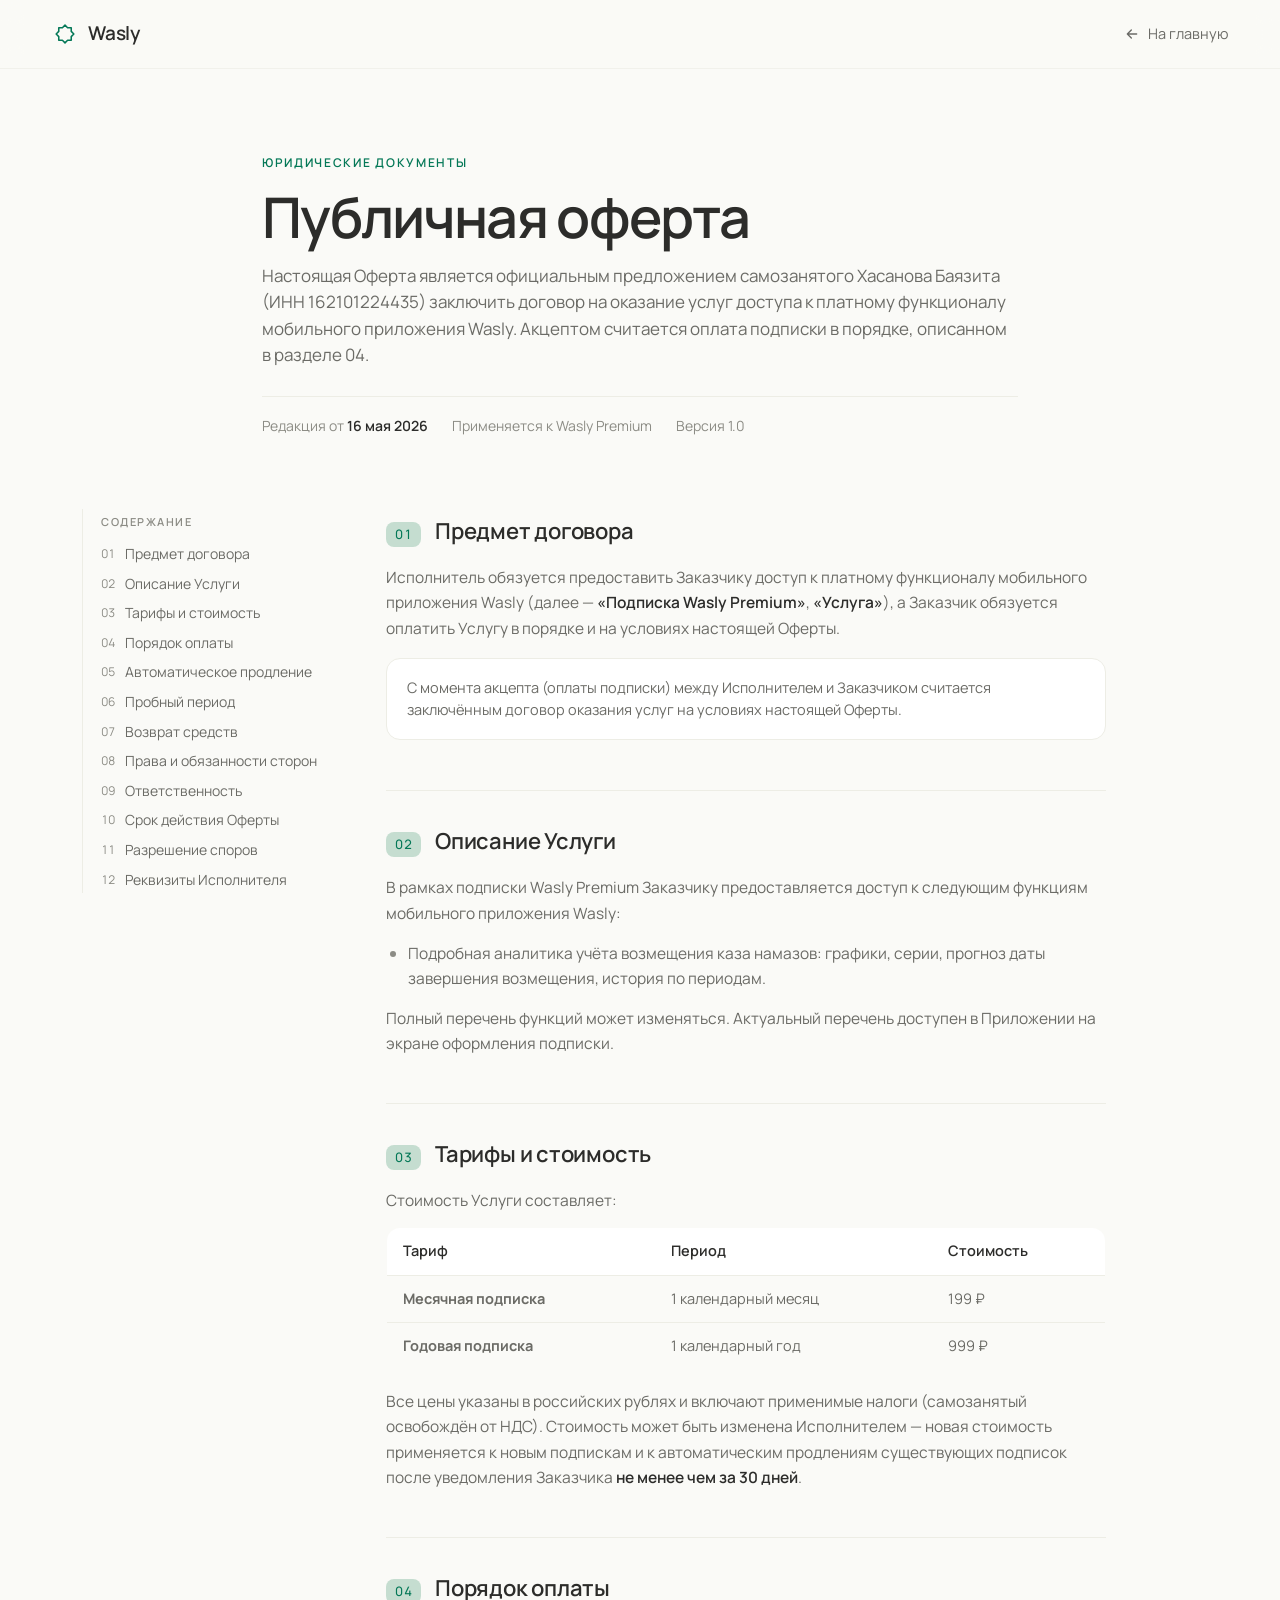
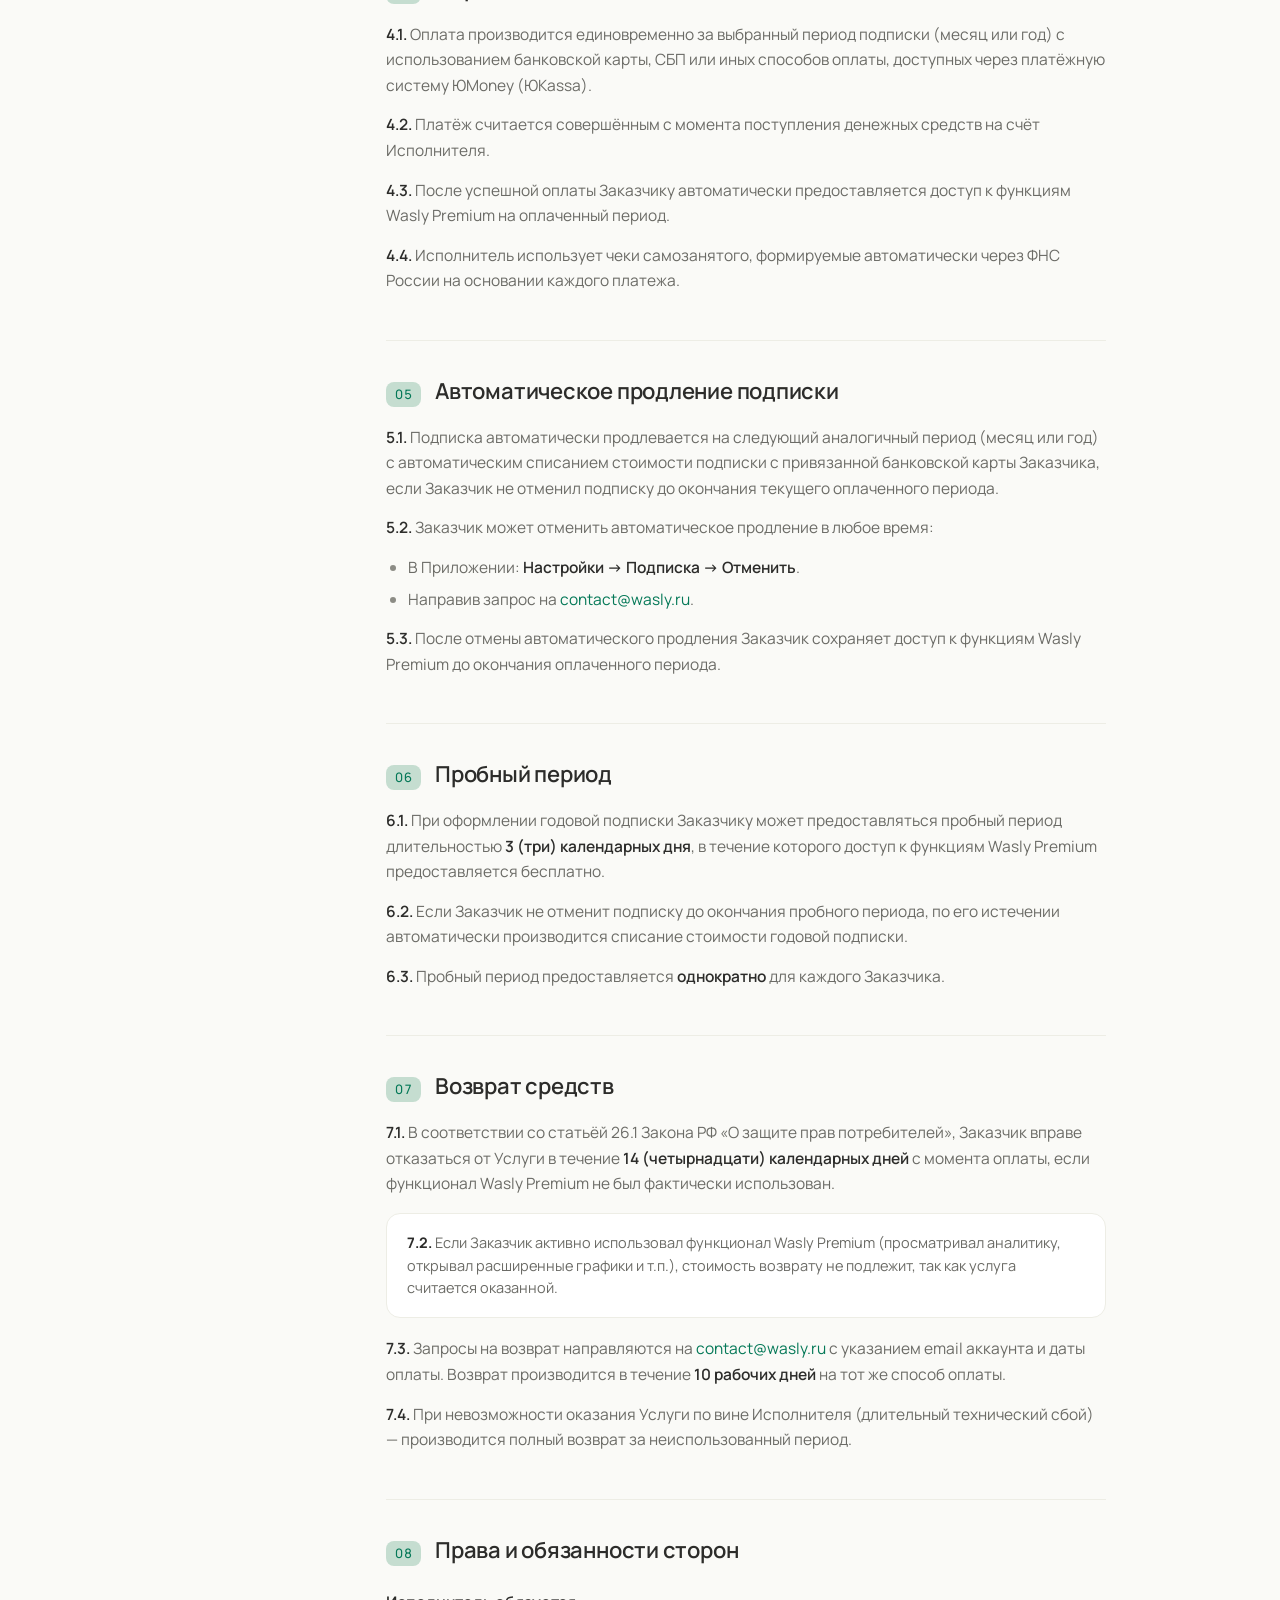
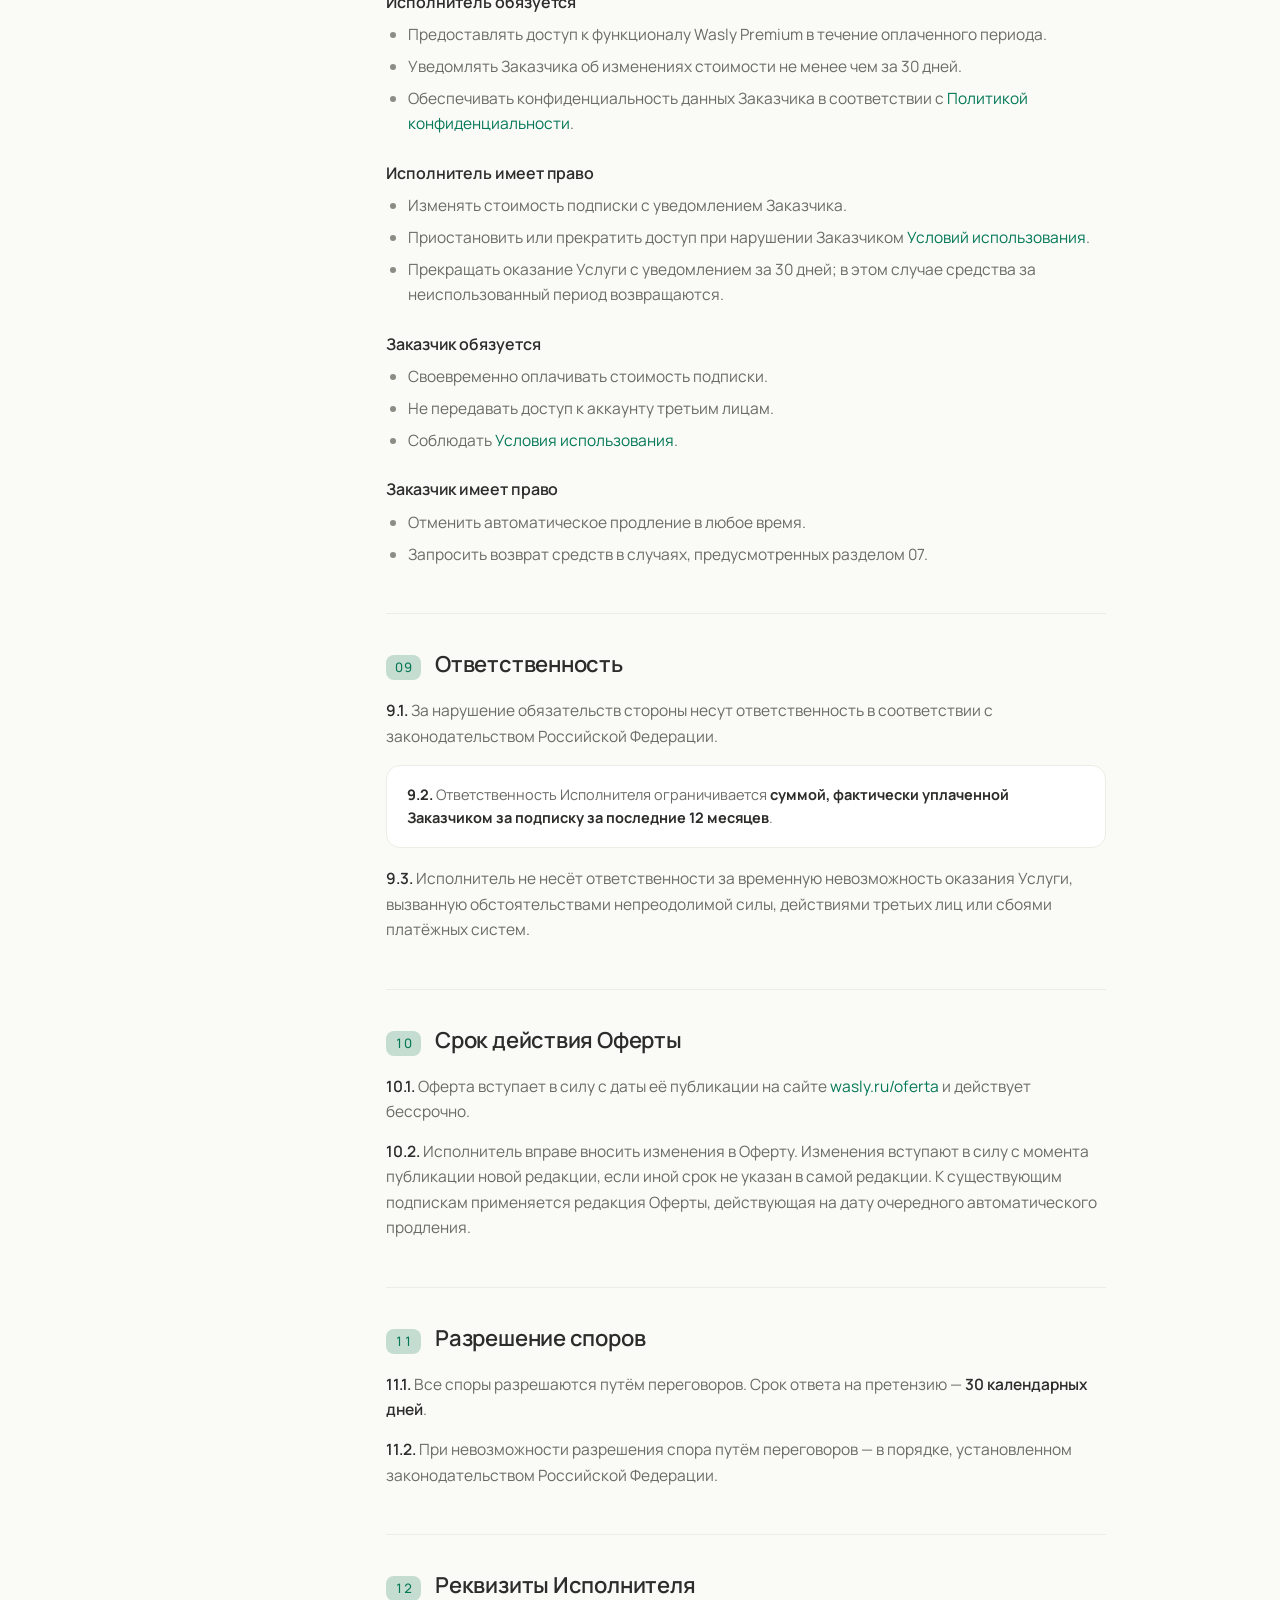
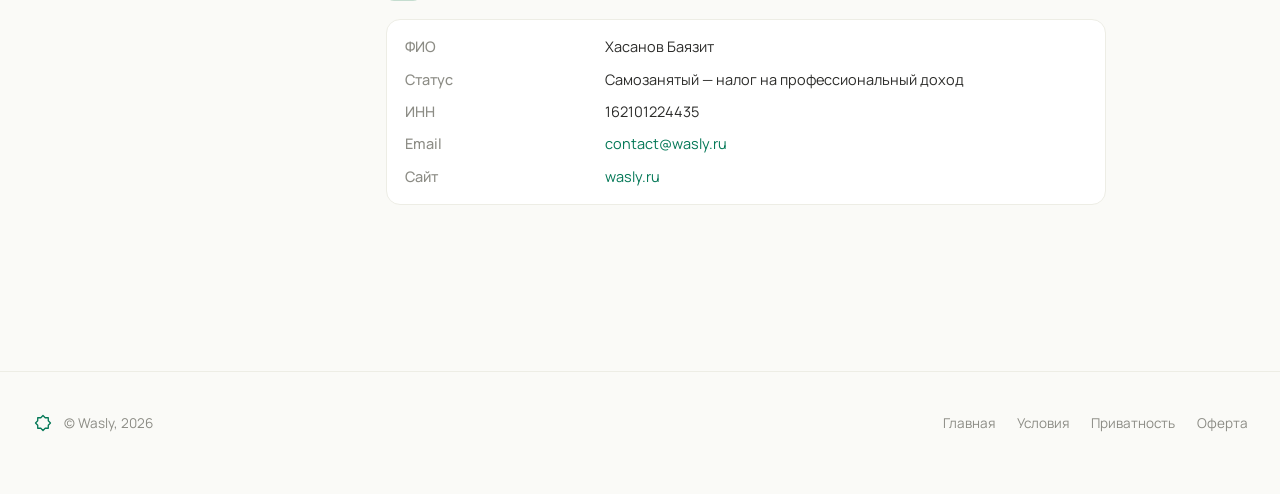
==== oferta.html @ 1b5fbe5f "Init" ====
<!doctype html>
<html lang="ru">
<head>
<meta charset="utf-8" />
<meta name="viewport" content="width=device-width, initial-scale=1" />
<title>Публичная оферта — Wasly</title>
<link rel="preconnect" href="https://fonts.googleapis.com">
<link rel="preconnect" href="https://fonts.gstatic.com" crossorigin>
<link href="https://fonts.googleapis.com/css2?family=Manrope:wght@400;500;600;700&display=swap" rel="stylesheet">
<style>
/* ===== Wasly — legal pages shared styles ===== */
:root {
  --bg: #FAFAF7;
  --paper: #FFFFFF;
  --ink: #2C2C2A;
  --ink-2: #6B6B66;
  --muted: #8C8C85;
  --hair: #EDEDE5;
  --hair-2: #E0E0D8;
  --green: #047857;
  --green-2: #036549;
  --green-soft: #C5DDD0;
  --green-deep: #1A1A18;
}
* { box-sizing: border-box; }
html, body {
  margin: 0; padding: 0;
  background: var(--bg); color: var(--ink);
  font-family: 'Manrope', system-ui, -apple-system, sans-serif;
  -webkit-font-smoothing: antialiased;
  text-rendering: optimizeLegibility;
  line-height: 1.55;
  font-size: 16px;
}
a { color: var(--green); text-decoration: none; }
a:hover { text-decoration: underline; text-underline-offset: 3px; }

/* ---- Nav (matches landing) ---- */
.nav {
  position: sticky; top: 0; z-index: 50;
  backdrop-filter: blur(14px) saturate(140%);
  -webkit-backdrop-filter: blur(14px) saturate(140%);
  background: color-mix(in oklab, var(--bg) 78%, transparent);
  border-bottom: 1px solid color-mix(in oklab, var(--hair) 70%, transparent);
}
.nav-inner {
  max-width: 1240px; margin: 0 auto; padding: 0 32px;
  display: flex; align-items: center; justify-content: space-between;
  height: 68px;
}
.brand {
  display: flex; align-items: center; gap: 10px;
  font-weight: 600; font-size: 19px; letter-spacing: -.01em;
  color: var(--ink);
}
.brand:hover { text-decoration: none; }
.brand svg { width: 26px; height: 26px; color: var(--green); }
.back {
  display: inline-flex; align-items: center; gap: 8px;
  color: var(--ink-2); font-size: 14.5px;
}
.back:hover { color: var(--green); text-decoration: none; }
.back svg { width: 16px; height: 16px; }

/* ---- Page header ---- */
.legal-head {
  padding: 80px 32px 48px;
  max-width: 820px;
  margin: 0 auto;
}
.legal-head .kicker {
  font-size: 12px; letter-spacing: .14em; text-transform: uppercase;
  color: var(--green); font-weight: 600;
}
.legal-head h1 {
  font-size: clamp(36px, 4.4vw, 56px);
  line-height: 1.02; letter-spacing: -.03em; font-weight: 600;
  margin: 14px 0 18px;
}
.legal-head .meta {
  color: var(--muted); font-size: 14px;
  display: flex; flex-wrap: wrap; gap: 16px 24px; align-items: center;
  padding-top: 18px; border-top: 1px solid var(--hair); margin-top: 28px;
}
.legal-head .meta b { color: var(--ink); font-weight: 600; }

/* ---- TOC ---- */
.legal-body {
  display: grid;
  grid-template-columns: 240px 1fr;
  gap: 64px;
  max-width: 1180px;
  margin: 0 auto;
  padding: 24px 32px 120px;
}
.toc {
  position: sticky; top: 92px;
  align-self: start;
  font-size: 14px;
  border-left: 1px solid var(--hair);
  padding: 4px 0 4px 18px;
}
.toc-label {
  font-size: 11px; letter-spacing: .14em; text-transform: uppercase;
  color: var(--muted); font-weight: 600;
  margin-bottom: 14px;
}
.toc ol {
  list-style: none; padding: 0; margin: 0;
  display: grid; gap: 10px;
  counter-reset: toc;
}
.toc li { counter-increment: toc; }
.toc a {
  color: var(--ink-2); display: flex; gap: 10px;
  line-height: 1.4;
}
.toc a::before {
  content: counter(toc, decimal-leading-zero);
  color: var(--muted); font-variant-numeric: tabular-nums;
  font-size: 12px; padding-top: 2px;
}
.toc a:hover { color: var(--green); text-decoration: none; }

/* ---- Content ---- */
.legal-content { max-width: 720px; }
.legal-content section { padding: 8px 0 32px; }
.legal-content section + section { border-top: 1px solid var(--hair); padding-top: 36px; }
.legal-content h2 {
  font-size: 22px; font-weight: 600; letter-spacing: -.01em;
  line-height: 1.3; margin: 0 0 18px;
  display: flex; align-items: baseline; gap: 14px;
}
.legal-content h2 .n {
  font-size: 13px; font-weight: 500;
  color: var(--green); font-variant-numeric: tabular-nums;
  letter-spacing: .04em;
  padding: 4px 9px; border-radius: 8px;
  background: var(--green-soft);
}
.legal-content h3 {
  font-size: 16px; font-weight: 600; letter-spacing: -.005em;
  margin: 24px 0 8px;
}
.legal-content p {
  color: var(--ink-2); margin: 0 0 14px;
  font-size: 15.5px; line-height: 1.65;
}
.legal-content p strong, .legal-content li strong { color: var(--ink); font-weight: 600; }
.legal-content ul, .legal-content ol {
  color: var(--ink-2); margin: 0 0 14px; padding-left: 22px;
  font-size: 15.5px; line-height: 1.65;
}
.legal-content li { margin-bottom: 6px; }
.legal-content li::marker { color: var(--muted); }

.callout {
  background: var(--paper); border: 1px solid var(--hair);
  border-radius: 14px; padding: 18px 20px;
  margin: 16px 0 18px;
  font-size: 14.5px; color: var(--ink-2);
}
.callout strong { color: var(--ink); }

.kv {
  display: grid; grid-template-columns: 180px 1fr; gap: 10px 20px;
  font-size: 14.5px; margin: 14px 0;
  padding: 16px 18px;
  background: var(--paper); border: 1px solid var(--hair); border-radius: 14px;
}
.kv dt { color: var(--muted); font-weight: 500; }
.kv dd { margin: 0; color: var(--ink); }

table.legal {
  width: 100%; border-collapse: collapse;
  margin: 12px 0 18px;
  font-size: 14.5px;
  border: 1px solid var(--hair); border-radius: 14px; overflow: hidden;
}
table.legal th, table.legal td {
  padding: 12px 16px; text-align: left; vertical-align: top;
  border-bottom: 1px solid var(--hair);
}
table.legal th { background: var(--paper); font-weight: 600; color: var(--ink); }
table.legal tr:last-child td { border-bottom: none; }
table.legal td { color: var(--ink-2); }

/* ---- Footer ---- */
footer {
  border-top: 1px solid var(--hair);
  padding: 40px 32px 60px;
  color: var(--muted); font-size: 13.5px;
}
.foot-inner {
  max-width: 1240px; margin: 0 auto;
  display: flex; justify-content: space-between; align-items: center; gap: 24px; flex-wrap: wrap;
}
.foot-inner > div:first-child { display: flex; align-items: center; gap: 10px; }
.foot-inner svg { color: var(--green); }
.foot-links { display: flex; gap: 22px; }
.foot-links a { color: var(--muted); }
.foot-links a:hover { color: var(--ink); text-decoration: none; }

/* ---- Responsive ---- */
@media (max-width: 920px) {
  .legal-body { grid-template-columns: 1fr; gap: 32px; padding-top: 8px; }
  .toc { position: static; border-left: none; padding-left: 0; }
  .legal-head { padding: 56px 20px 32px; }
  .legal-body { padding: 0 20px 80px; }
  .nav-inner { padding: 0 20px; }
  .kv { grid-template-columns: 1fr; gap: 4px 0; padding: 14px 16px; }
  .kv dt { font-size: 12px; }
}

</style>
</head>
<body>

<svg width="0" height="0" style="position:absolute" aria-hidden="true">
  <defs>
    <symbol id="star8" viewBox="0 0 100 100">
      <polygon points="50,16 60,26 74,26 74,40 84,50 74,60 74,74 60,74 50,84 40,74 26,74 26,60 16,50 26,40 26,26 40,26"
        fill="none" stroke="currentColor" stroke-width="6" stroke-linejoin="round"></polygon>
    </symbol>
  </defs>
</svg>

<nav class="nav">
  <div class="nav-inner">
    <a class="brand" href="index.html">
      <svg viewBox="0 0 100 100"><use href="#star8"></use></svg>
      <span>Wasly</span>
    </a>
    <a class="back" href="index.html">
      <svg viewBox="0 0 24 24" fill="none" stroke="currentColor" stroke-width="2" stroke-linecap="round" stroke-linejoin="round"><path d="M19 12H5M11 18l-6-6 6-6"></path></svg>
      На главную
    </a>
  </div>
</nav>

<header class="legal-head">
  <span class="kicker">Юридические документы</span>
  <h1>Публичная оферта</h1>
  <p style="color: var(--ink-2); font-size: 17px; margin: 0;">
    Настоящая Оферта является официальным предложением самозанятого Хасанова Баязита (ИНН 162101224435) заключить договор на оказание услуг доступа к платному функционалу мобильного приложения Wasly. Акцептом считается оплата подписки в порядке, описанном в разделе 04.
  </p>
  <div class="meta">
    <span>Редакция от <b>16 мая 2026</b></span>
    <span>Применяется к Wasly Premium</span>
    <span>Версия 1.0</span>
  </div>
</header>

<div class="legal-body">
  <aside class="toc">
    <div class="toc-label">Содержание</div>
    <ol>
      <li><a href="#s1">Предмет договора</a></li>
      <li><a href="#s2">Описание Услуги</a></li>
      <li><a href="#s3">Тарифы и стоимость</a></li>
      <li><a href="#s4">Порядок оплаты</a></li>
      <li><a href="#s5">Автоматическое продление</a></li>
      <li><a href="#s6">Пробный период</a></li>
      <li><a href="#s7">Возврат средств</a></li>
      <li><a href="#s8">Права и обязанности сторон</a></li>
      <li><a href="#s9">Ответственность</a></li>
      <li><a href="#s10">Срок действия Оферты</a></li>
      <li><a href="#s11">Разрешение споров</a></li>
      <li><a href="#s12">Реквизиты Исполнителя</a></li>
    </ol>
  </aside>

  <main class="legal-content">

    <section id="s1">
      <h2><span class="n">01</span> Предмет договора</h2>
      <p>
        Исполнитель обязуется предоставить Заказчику доступ к платному функционалу мобильного приложения Wasly (далее — <strong>«Подписка Wasly Premium»</strong>, <strong>«Услуга»</strong>), а Заказчик обязуется оплатить Услугу в порядке и на условиях настоящей Оферты.
      </p>
      <div class="callout">
        С момента акцепта (оплаты подписки) между Исполнителем и Заказчиком считается заключённым договор оказания услуг на условиях настоящей Оферты.
      </div>
    </section>

    <section id="s2">
      <h2><span class="n">02</span> Описание Услуги</h2>
      <p>В рамках подписки Wasly Premium Заказчику предоставляется доступ к следующим функциям мобильного приложения Wasly:</p>
      <ul>
        <li>Подробная аналитика учёта возмещения каза намазов: графики, серии, прогноз даты завершения возмещения, история по периодам.</li>
      </ul>
      <p>
        Полный перечень функций может изменяться. Актуальный перечень доступен в Приложении на экране оформления подписки.
      </p>
    </section>

    <section id="s3">
      <h2><span class="n">03</span> Тарифы и стоимость</h2>
      <p>Стоимость Услуги составляет:</p>
      <table class="legal">
        <thead><tr><th>Тариф</th><th>Период</th><th>Стоимость</th></tr></thead>
        <tbody>
          <tr>
            <td><strong>Месячная подписка</strong></td>
            <td>1 календарный месяц</td>
            <td>199 ₽</td>
          </tr>
          <tr>
            <td><strong>Годовая подписка</strong></td>
            <td>1 календарный год</td>
            <td>999 ₽</td>
          </tr>
        </tbody>
      </table>
      <p>
        Все цены указаны в российских рублях и включают применимые налоги (самозанятый освобождён от НДС). Стоимость может быть изменена Исполнителем — новая стоимость применяется к новым подпискам и к автоматическим продлениям существующих подписок после уведомления Заказчика <strong>не менее чем за 30 дней</strong>.
      </p>
    </section>

    <section id="s4">
      <h2><span class="n">04</span> Порядок оплаты</h2>
      <p>
        <strong>4.1.</strong> Оплата производится единовременно за выбранный период подписки (месяц или год) с использованием банковской карты, СБП или иных способов оплаты, доступных через платёжную систему ЮMoney (ЮKassa).
      </p>
      <p>
        <strong>4.2.</strong> Платёж считается совершённым с момента поступления денежных средств на счёт Исполнителя.
      </p>
      <p>
        <strong>4.3.</strong> После успешной оплаты Заказчику автоматически предоставляется доступ к функциям Wasly Premium на оплаченный период.
      </p>
      <p>
        <strong>4.4.</strong> Исполнитель использует чеки самозанятого, формируемые автоматически через ФНС России на основании каждого платежа.
      </p>
    </section>

    <section id="s5">
      <h2><span class="n">05</span> Автоматическое продление подписки</h2>
      <p>
        <strong>5.1.</strong> Подписка автоматически продлевается на следующий аналогичный период (месяц или год) с автоматическим списанием стоимости подписки с привязанной банковской карты Заказчика, если Заказчик не отменил подписку до окончания текущего оплаченного периода.
      </p>
      <p><strong>5.2.</strong> Заказчик может отменить автоматическое продление в любое время:</p>
      <ul>
        <li>В Приложении: <strong>Настройки → Подписка → Отменить</strong>.</li>
        <li>Направив запрос на <a href="mailto:contact@wasly.ru">contact@wasly.ru</a>.</li>
      </ul>
      <p>
        <strong>5.3.</strong> После отмены автоматического продления Заказчик сохраняет доступ к функциям Wasly Premium до окончания оплаченного периода.
      </p>
    </section>

    <section id="s6">
      <h2><span class="n">06</span> Пробный период</h2>
      <p>
        <strong>6.1.</strong> При оформлении годовой подписки Заказчику может предоставляться пробный период длительностью <strong>3 (три) календарных дня</strong>, в течение которого доступ к функциям Wasly Premium предоставляется бесплатно.
      </p>
      <p>
        <strong>6.2.</strong> Если Заказчик не отменит подписку до окончания пробного периода, по его истечении автоматически производится списание стоимости годовой подписки.
      </p>
      <p>
        <strong>6.3.</strong> Пробный период предоставляется <strong>однократно</strong> для каждого Заказчика.
      </p>
    </section>

    <section id="s7">
      <h2><span class="n">07</span> Возврат средств</h2>
      <p>
        <strong>7.1.</strong> В соответствии со статьёй 26.1 Закона РФ «О защите прав потребителей», Заказчик вправе отказаться от Услуги в течение <strong>14 (четырнадцати) календарных дней</strong> с момента оплаты, если функционал Wasly Premium не был фактически использован.
      </p>
      <div class="callout">
        <strong>7.2.</strong> Если Заказчик активно использовал функционал Wasly Premium (просматривал аналитику, открывал расширенные графики и т.п.), стоимость возврату не подлежит, так как услуга считается оказанной.
      </div>
      <p>
        <strong>7.3.</strong> Запросы на возврат направляются на <a href="mailto:contact@wasly.ru">contact@wasly.ru</a> с указанием email аккаунта и даты оплаты. Возврат производится в течение <strong>10 рабочих дней</strong> на тот же способ оплаты.
      </p>
      <p>
        <strong>7.4.</strong> При невозможности оказания Услуги по вине Исполнителя (длительный технический сбой) — производится полный возврат за неиспользованный период.
      </p>
    </section>

    <section id="s8">
      <h2><span class="n">08</span> Права и обязанности сторон</h2>

      <h3>Исполнитель обязуется</h3>
      <ul>
        <li>Предоставлять доступ к функционалу Wasly Premium в течение оплаченного периода.</li>
        <li>Уведомлять Заказчика об изменениях стоимости не менее чем за 30 дней.</li>
        <li>Обеспечивать конфиденциальность данных Заказчика в соответствии с <a href="privacy.html">Политикой конфиденциальности</a>.</li>
      </ul>

      <h3>Исполнитель имеет право</h3>
      <ul>
        <li>Изменять стоимость подписки с уведомлением Заказчика.</li>
        <li>Приостановить или прекратить доступ при нарушении Заказчиком <a href="terms.html">Условий использования</a>.</li>
        <li>Прекращать оказание Услуги с уведомлением за 30 дней; в этом случае средства за неиспользованный период возвращаются.</li>
      </ul>

      <h3>Заказчик обязуется</h3>
      <ul>
        <li>Своевременно оплачивать стоимость подписки.</li>
        <li>Не передавать доступ к аккаунту третьим лицам.</li>
        <li>Соблюдать <a href="terms.html">Условия использования</a>.</li>
      </ul>

      <h3>Заказчик имеет право</h3>
      <ul>
        <li>Отменить автоматическое продление в любое время.</li>
        <li>Запросить возврат средств в случаях, предусмотренных разделом 07.</li>
      </ul>
    </section>

    <section id="s9">
      <h2><span class="n">09</span> Ответственность</h2>
      <p>
        <strong>9.1.</strong> За нарушение обязательств стороны несут ответственность в соответствии с законодательством Российской Федерации.
      </p>
      <div class="callout">
        <strong>9.2.</strong> Ответственность Исполнителя ограничивается <strong>суммой, фактически уплаченной Заказчиком за подписку за последние 12 месяцев</strong>.
      </div>
      <p>
        <strong>9.3.</strong> Исполнитель не несёт ответственности за временную невозможность оказания Услуги, вызванную обстоятельствами непреодолимой силы, действиями третьих лиц или сбоями платёжных систем.
      </p>
    </section>

    <section id="s10">
      <h2><span class="n">10</span> Срок действия Оферты</h2>
      <p>
        <strong>10.1.</strong> Оферта вступает в силу с даты её публикации на сайте <a href="oferta.html">wasly.ru/oferta</a> и действует бессрочно.
      </p>
      <p>
        <strong>10.2.</strong> Исполнитель вправе вносить изменения в Оферту. Изменения вступают в силу с момента публикации новой редакции, если иной срок не указан в самой редакции. К существующим подпискам применяется редакция Оферты, действующая на дату очередного автоматического продления.
      </p>
    </section>

    <section id="s11">
      <h2><span class="n">11</span> Разрешение споров</h2>
      <p>
        <strong>11.1.</strong> Все споры разрешаются путём переговоров. Срок ответа на претензию — <strong>30 календарных дней</strong>.
      </p>
      <p>
        <strong>11.2.</strong> При невозможности разрешения спора путём переговоров — в порядке, установленном законодательством Российской Федерации.
      </p>
    </section>

    <section id="s12">
      <h2><span class="n">12</span> Реквизиты Исполнителя</h2>
      <dl class="kv">
        <dt>ФИО</dt><dd>Хасанов Баязит</dd>
        <dt>Статус</dt><dd>Самозанятый — налог на профессиональный доход</dd>
        <dt>ИНН</dt><dd>162101224435</dd>
        <dt>Email</dt><dd><a href="mailto:contact@wasly.ru">contact@wasly.ru</a></dd>
        <dt>Сайт</dt><dd><a href="https://wasly.ru">wasly.ru</a></dd>
      </dl>
    </section>

  </main>
</div>

<footer>
  <div class="foot-inner">
    <div>
      <svg width="22" height="22" viewBox="0 0 100 100"><use href="#star8"></use></svg>
      <span>© Wasly, 2026</span>
    </div>
    <div class="foot-links">
      <a href="index.html">Главная</a>
      <a href="terms.html">Условия</a>
      <a href="privacy.html">Приватность</a>
      <a href="oferta.html">Оферта</a>
    </div>
  </div>
</footer>

</body>
</html>
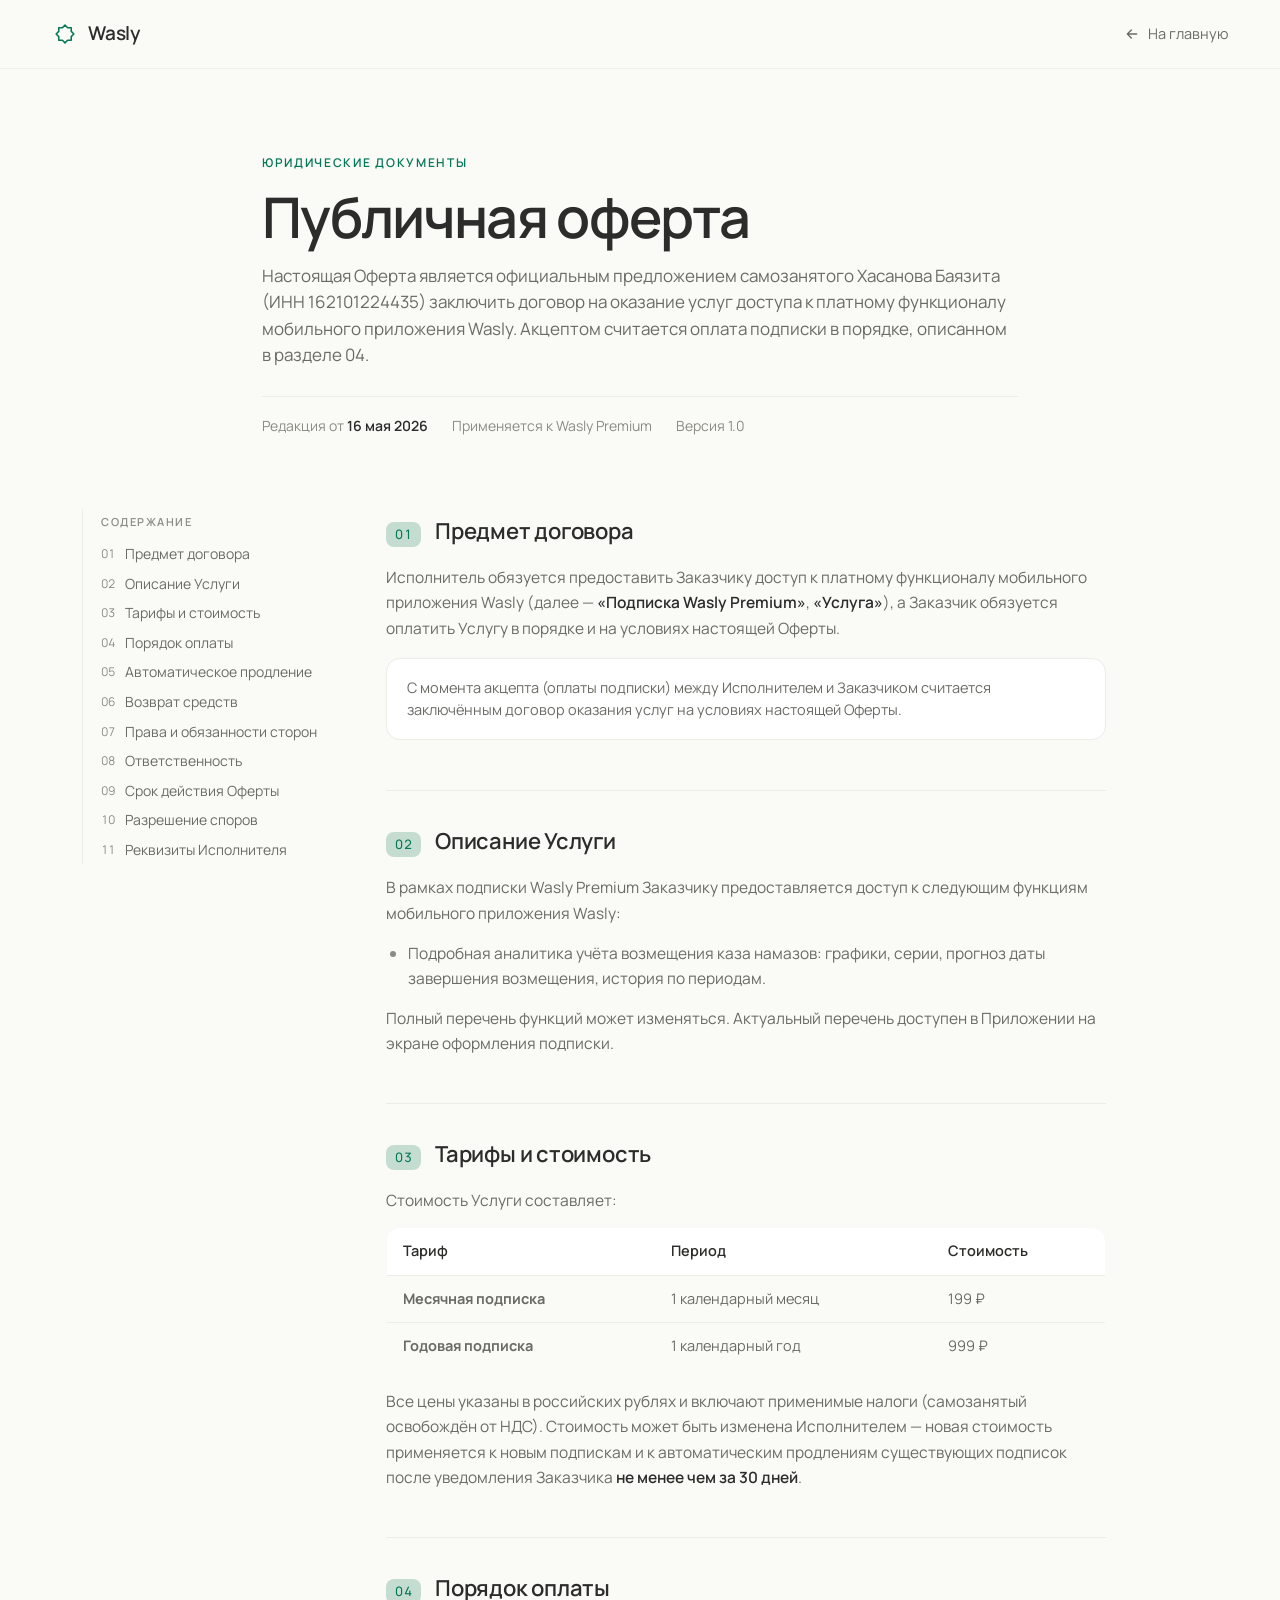
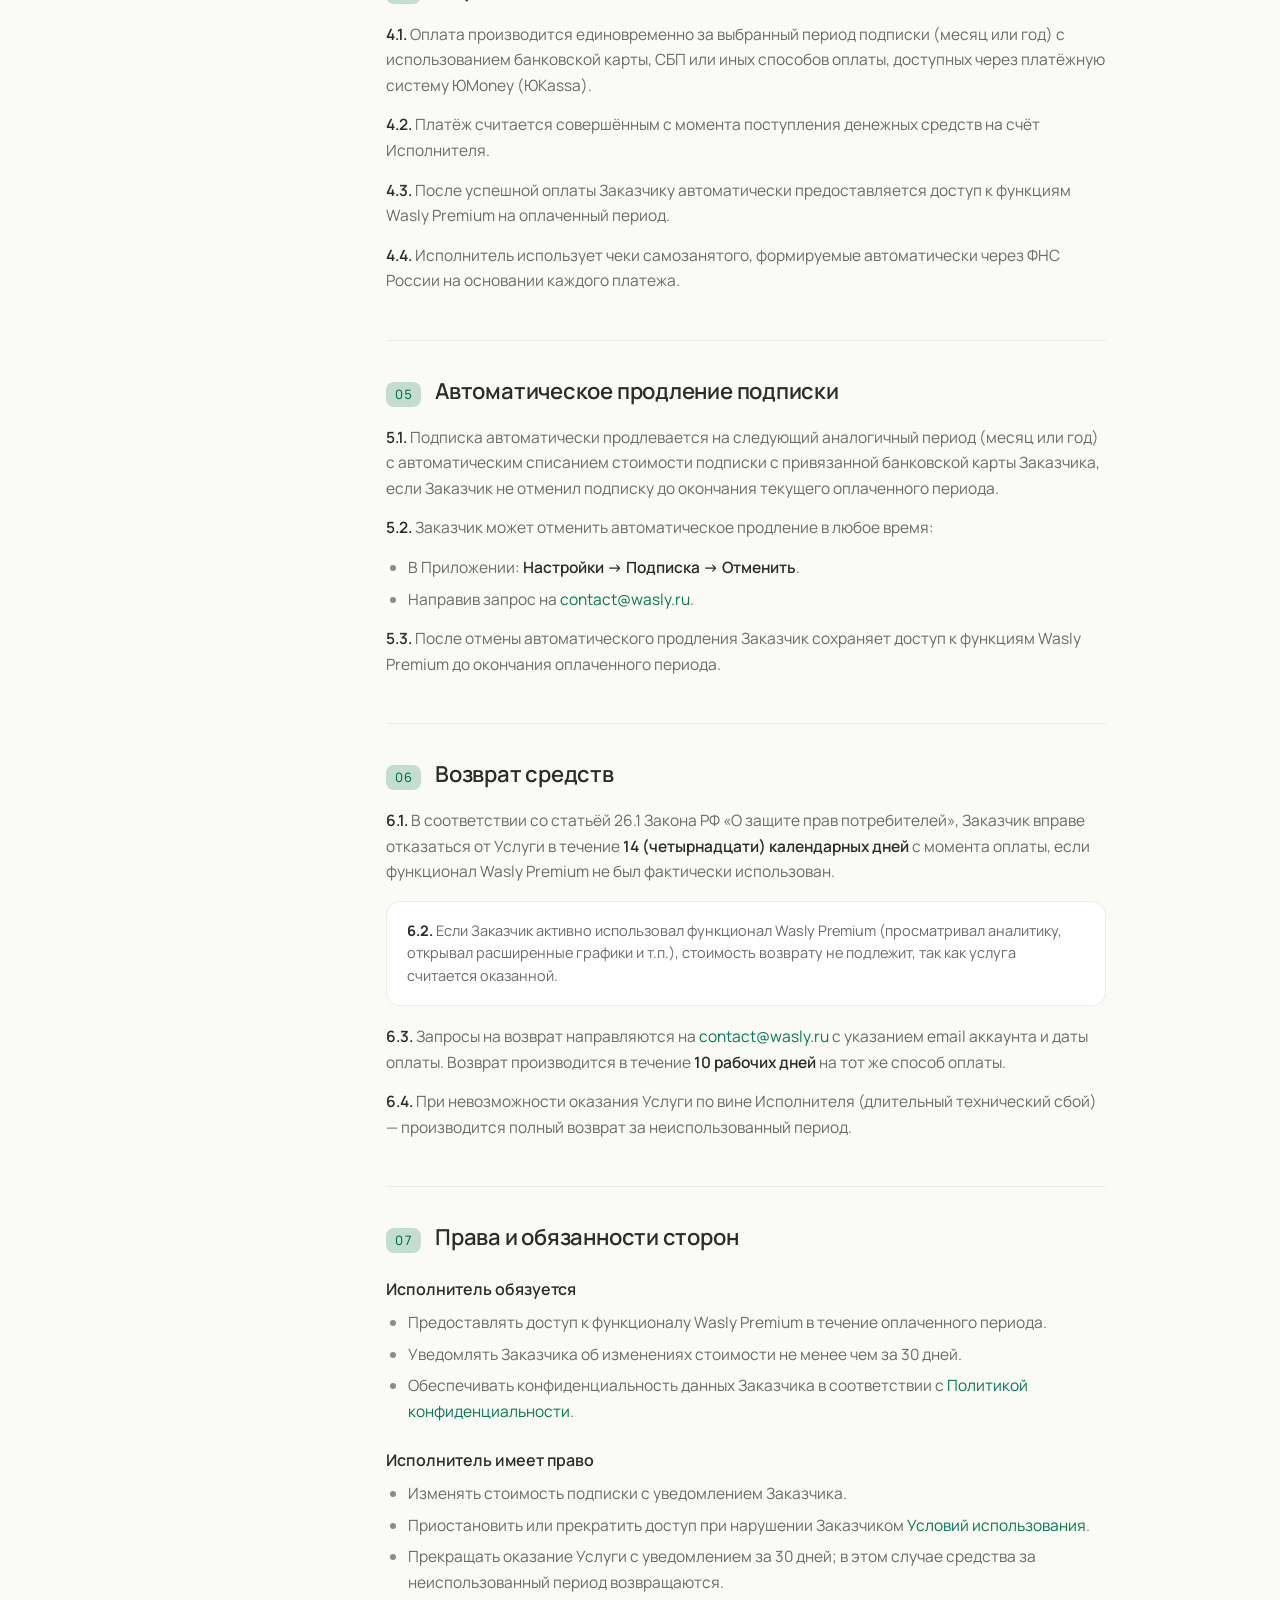
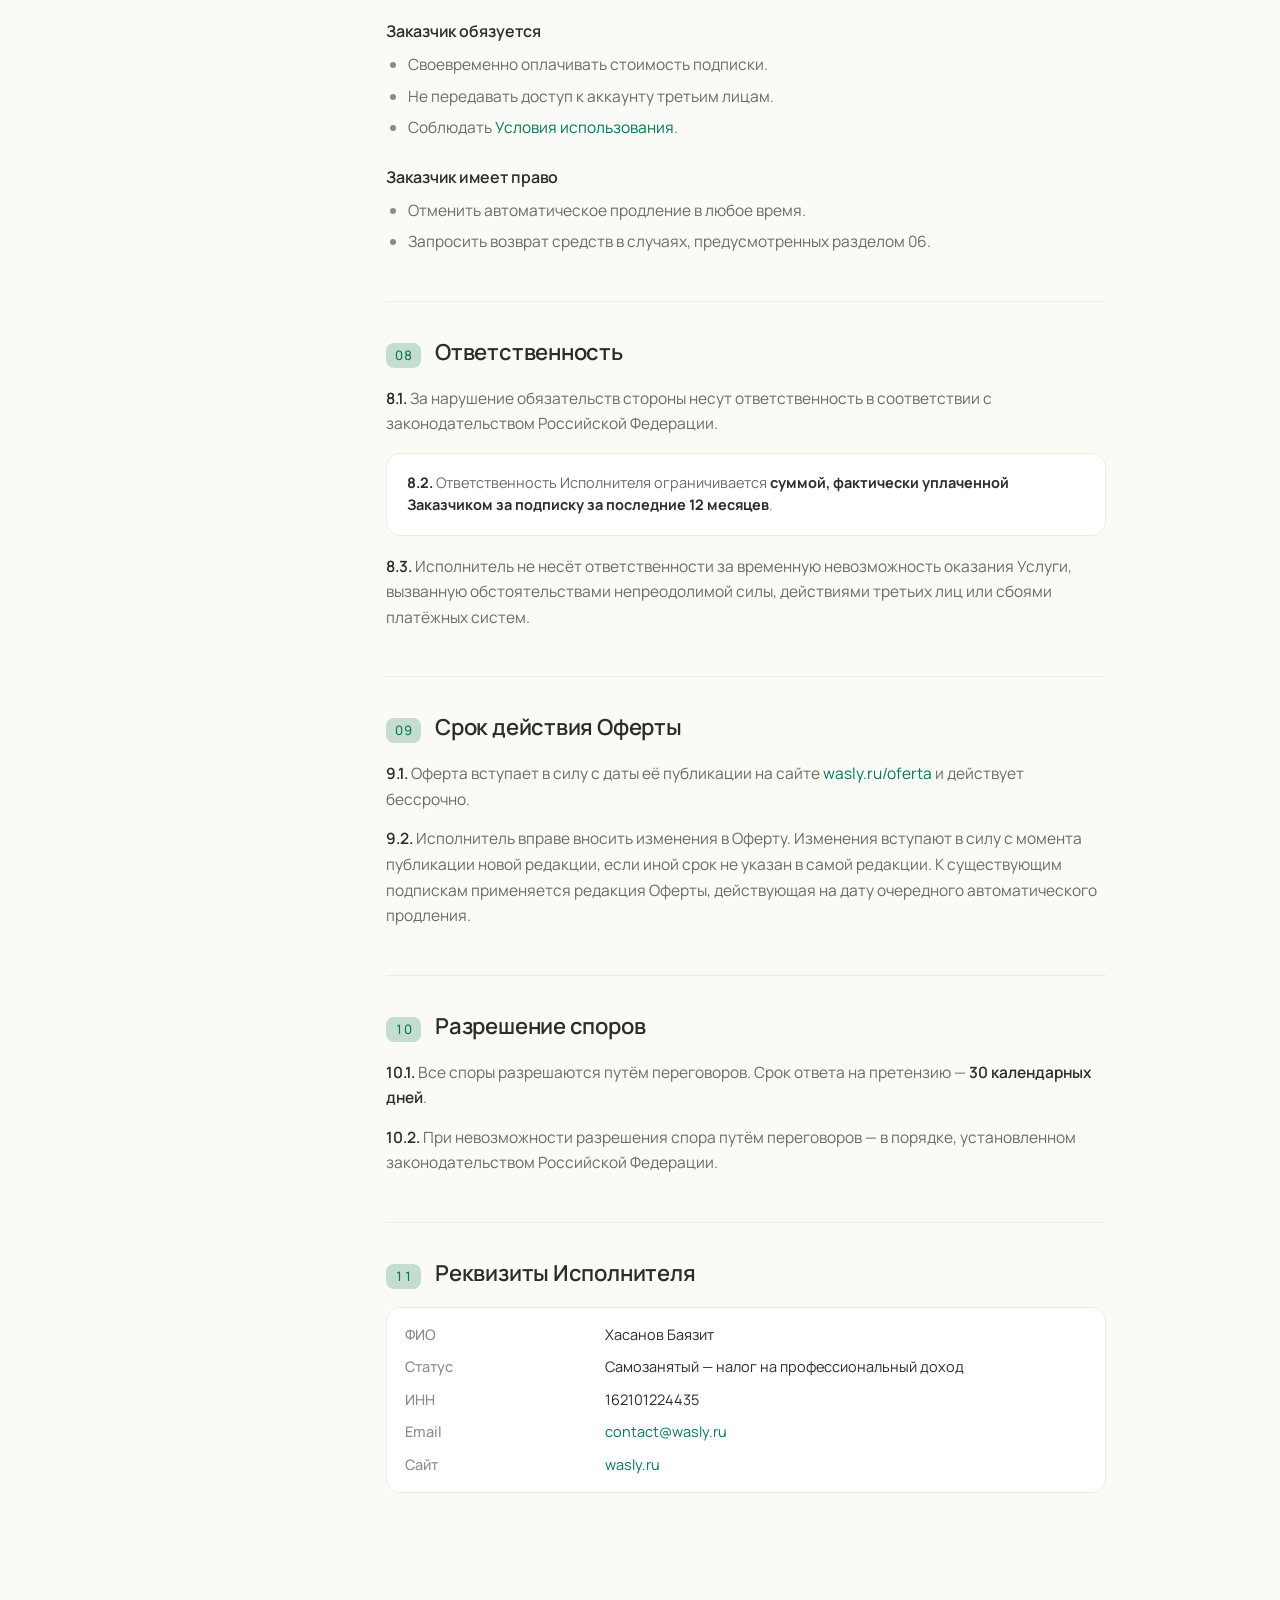
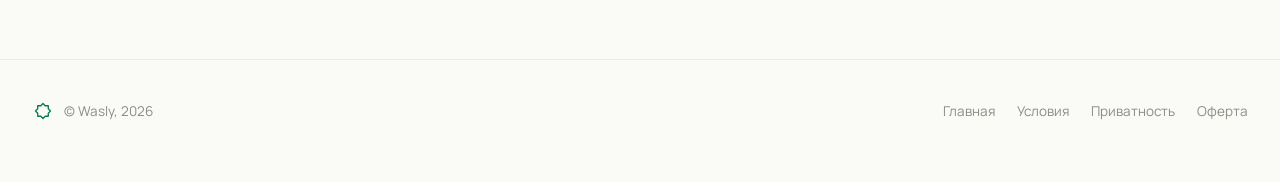
==== commit 7fddfbd4: "Remove free trial offer from pricing and offer document" ====
--- a/oferta.html
+++ b/oferta.html
@@ -4,6 +4,11 @@
 <meta charset="utf-8" />
 <meta name="viewport" content="width=device-width, initial-scale=1" />
 <title>Публичная оферта — Wasly</title>
+<link rel="icon" href="assets/favicon/favicon.svg" type="image/svg+xml">
+<link rel="icon" href="assets/favicon/favicon-32.png" sizes="32x32" type="image/png">
+<link rel="icon" href="assets/favicon/favicon-16.png" sizes="16x16" type="image/png">
+<link rel="icon" href="assets/favicon/favicon-192.png" sizes="192x192" type="image/png">
+<link rel="apple-touch-icon" href="assets/favicon/apple-touch-icon-180.png">
 <link rel="preconnect" href="https://fonts.googleapis.com">
 <link rel="preconnect" href="https://fonts.gstatic.com" crossorigin>
 <link href="https://fonts.googleapis.com/css2?family=Manrope:wght@400;500;600;700&display=swap" rel="stylesheet">
@@ -260,13 +265,12 @@
       <li><a href="#s3">Тарифы и стоимость</a></li>
       <li><a href="#s4">Порядок оплаты</a></li>
       <li><a href="#s5">Автоматическое продление</a></li>
-      <li><a href="#s6">Пробный период</a></li>
-      <li><a href="#s7">Возврат средств</a></li>
-      <li><a href="#s8">Права и обязанности сторон</a></li>
-      <li><a href="#s9">Ответственность</a></li>
-      <li><a href="#s10">Срок действия Оферты</a></li>
-      <li><a href="#s11">Разрешение споров</a></li>
-      <li><a href="#s12">Реквизиты Исполнителя</a></li>
+      <li><a href="#s6">Возврат средств</a></li>
+      <li><a href="#s7">Права и обязанности сторон</a></li>
+      <li><a href="#s8">Ответственность</a></li>
+      <li><a href="#s9">Срок действия Оферты</a></li>
+      <li><a href="#s10">Разрешение споров</a></li>
+      <li><a href="#s11">Реквизиты Исполнителя</a></li>
     </ol>
   </aside>
 
@@ -348,36 +352,23 @@
     </section>
 
     <section id="s6">
-      <h2><span class="n">06</span> Пробный период</h2>
-      <p>
-        <strong>6.1.</strong> При оформлении годовой подписки Заказчику может предоставляться пробный период длительностью <strong>3 (три) календарных дня</strong>, в течение которого доступ к функциям Wasly Premium предоставляется бесплатно.
-      </p>
-      <p>
-        <strong>6.2.</strong> Если Заказчик не отменит подписку до окончания пробного периода, по его истечении автоматически производится списание стоимости годовой подписки.
-      </p>
-      <p>
-        <strong>6.3.</strong> Пробный период предоставляется <strong>однократно</strong> для каждого Заказчика.
+      <h2><span class="n">06</span> Возврат средств</h2>
+      <p>
+        <strong>6.1.</strong> В соответствии со статьёй 26.1 Закона РФ «О защите прав потребителей», Заказчик вправе отказаться от Услуги в течение <strong>14 (четырнадцати) календарных дней</strong> с момента оплаты, если функционал Wasly Premium не был фактически использован.
+      </p>
+      <div class="callout">
+        <strong>6.2.</strong> Если Заказчик активно использовал функционал Wasly Premium (просматривал аналитику, открывал расширенные графики и т.п.), стоимость возврату не подлежит, так как услуга считается оказанной.
+      </div>
+      <p>
+        <strong>6.3.</strong> Запросы на возврат направляются на <a href="mailto:contact@wasly.ru">contact@wasly.ru</a> с указанием email аккаунта и даты оплаты. Возврат производится в течение <strong>10 рабочих дней</strong> на тот же способ оплаты.
+      </p>
+      <p>
+        <strong>6.4.</strong> При невозможности оказания Услуги по вине Исполнителя (длительный технический сбой) — производится полный возврат за неиспользованный период.
       </p>
     </section>
 
     <section id="s7">
-      <h2><span class="n">07</span> Возврат средств</h2>
-      <p>
-        <strong>7.1.</strong> В соответствии со статьёй 26.1 Закона РФ «О защите прав потребителей», Заказчик вправе отказаться от Услуги в течение <strong>14 (четырнадцати) календарных дней</strong> с момента оплаты, если функционал Wasly Premium не был фактически использован.
-      </p>
-      <div class="callout">
-        <strong>7.2.</strong> Если Заказчик активно использовал функционал Wasly Premium (просматривал аналитику, открывал расширенные графики и т.п.), стоимость возврату не подлежит, так как услуга считается оказанной.
-      </div>
-      <p>
-        <strong>7.3.</strong> Запросы на возврат направляются на <a href="mailto:contact@wasly.ru">contact@wasly.ru</a> с указанием email аккаунта и даты оплаты. Возврат производится в течение <strong>10 рабочих дней</strong> на тот же способ оплаты.
-      </p>
-      <p>
-        <strong>7.4.</strong> При невозможности оказания Услуги по вине Исполнителя (длительный технический сбой) — производится полный возврат за неиспользованный период.
-      </p>
-    </section>
-
-    <section id="s8">
-      <h2><span class="n">08</span> Права и обязанности сторон</h2>
+      <h2><span class="n">07</span> Права и обязанности сторон</h2>
 
       <h3>Исполнитель обязуется</h3>
       <ul>
@@ -403,45 +394,45 @@
       <h3>Заказчик имеет право</h3>
       <ul>
         <li>Отменить автоматическое продление в любое время.</li>
-        <li>Запросить возврат средств в случаях, предусмотренных разделом 07.</li>
-      </ul>
+        <li>Запросить возврат средств в случаях, предусмотренных разделом 06.</li>
+      </ul>
+    </section>
+
+    <section id="s8">
+      <h2><span class="n">08</span> Ответственность</h2>
+      <p>
+        <strong>8.1.</strong> За нарушение обязательств стороны несут ответственность в соответствии с законодательством Российской Федерации.
+      </p>
+      <div class="callout">
+        <strong>8.2.</strong> Ответственность Исполнителя ограничивается <strong>суммой, фактически уплаченной Заказчиком за подписку за последние 12 месяцев</strong>.
+      </div>
+      <p>
+        <strong>8.3.</strong> Исполнитель не несёт ответственности за временную невозможность оказания Услуги, вызванную обстоятельствами непреодолимой силы, действиями третьих лиц или сбоями платёжных систем.
+      </p>
     </section>
 
     <section id="s9">
-      <h2><span class="n">09</span> Ответственность</h2>
-      <p>
-        <strong>9.1.</strong> За нарушение обязательств стороны несут ответственность в соответствии с законодательством Российской Федерации.
-      </p>
-      <div class="callout">
-        <strong>9.2.</strong> Ответственность Исполнителя ограничивается <strong>суммой, фактически уплаченной Заказчиком за подписку за последние 12 месяцев</strong>.
-      </div>
-      <p>
-        <strong>9.3.</strong> Исполнитель не несёт ответственности за временную невозможность оказания Услуги, вызванную обстоятельствами непреодолимой силы, действиями третьих лиц или сбоями платёжных систем.
+      <h2><span class="n">09</span> Срок действия Оферты</h2>
+      <p>
+        <strong>9.1.</strong> Оферта вступает в силу с даты её публикации на сайте <a href="oferta.html">wasly.ru/oferta</a> и действует бессрочно.
+      </p>
+      <p>
+        <strong>9.2.</strong> Исполнитель вправе вносить изменения в Оферту. Изменения вступают в силу с момента публикации новой редакции, если иной срок не указан в самой редакции. К существующим подпискам применяется редакция Оферты, действующая на дату очередного автоматического продления.
       </p>
     </section>
 
     <section id="s10">
-      <h2><span class="n">10</span> Срок действия Оферты</h2>
-      <p>
-        <strong>10.1.</strong> Оферта вступает в силу с даты её публикации на сайте <a href="oferta.html">wasly.ru/oferta</a> и действует бессрочно.
-      </p>
-      <p>
-        <strong>10.2.</strong> Исполнитель вправе вносить изменения в Оферту. Изменения вступают в силу с момента публикации новой редакции, если иной срок не указан в самой редакции. К существующим подпискам применяется редакция Оферты, действующая на дату очередного автоматического продления.
+      <h2><span class="n">10</span> Разрешение споров</h2>
+      <p>
+        <strong>10.1.</strong> Все споры разрешаются путём переговоров. Срок ответа на претензию — <strong>30 календарных дней</strong>.
+      </p>
+      <p>
+        <strong>10.2.</strong> При невозможности разрешения спора путём переговоров — в порядке, установленном законодательством Российской Федерации.
       </p>
     </section>
 
     <section id="s11">
-      <h2><span class="n">11</span> Разрешение споров</h2>
-      <p>
-        <strong>11.1.</strong> Все споры разрешаются путём переговоров. Срок ответа на претензию — <strong>30 календарных дней</strong>.
-      </p>
-      <p>
-        <strong>11.2.</strong> При невозможности разрешения спора путём переговоров — в порядке, установленном законодательством Российской Федерации.
-      </p>
-    </section>
-
-    <section id="s12">
-      <h2><span class="n">12</span> Реквизиты Исполнителя</h2>
+      <h2><span class="n">11</span> Реквизиты Исполнителя</h2>
       <dl class="kv">
         <dt>ФИО</dt><dd>Хасанов Баязит</dd>
         <dt>Статус</dt><dd>Самозанятый — налог на профессиональный доход</dd>
